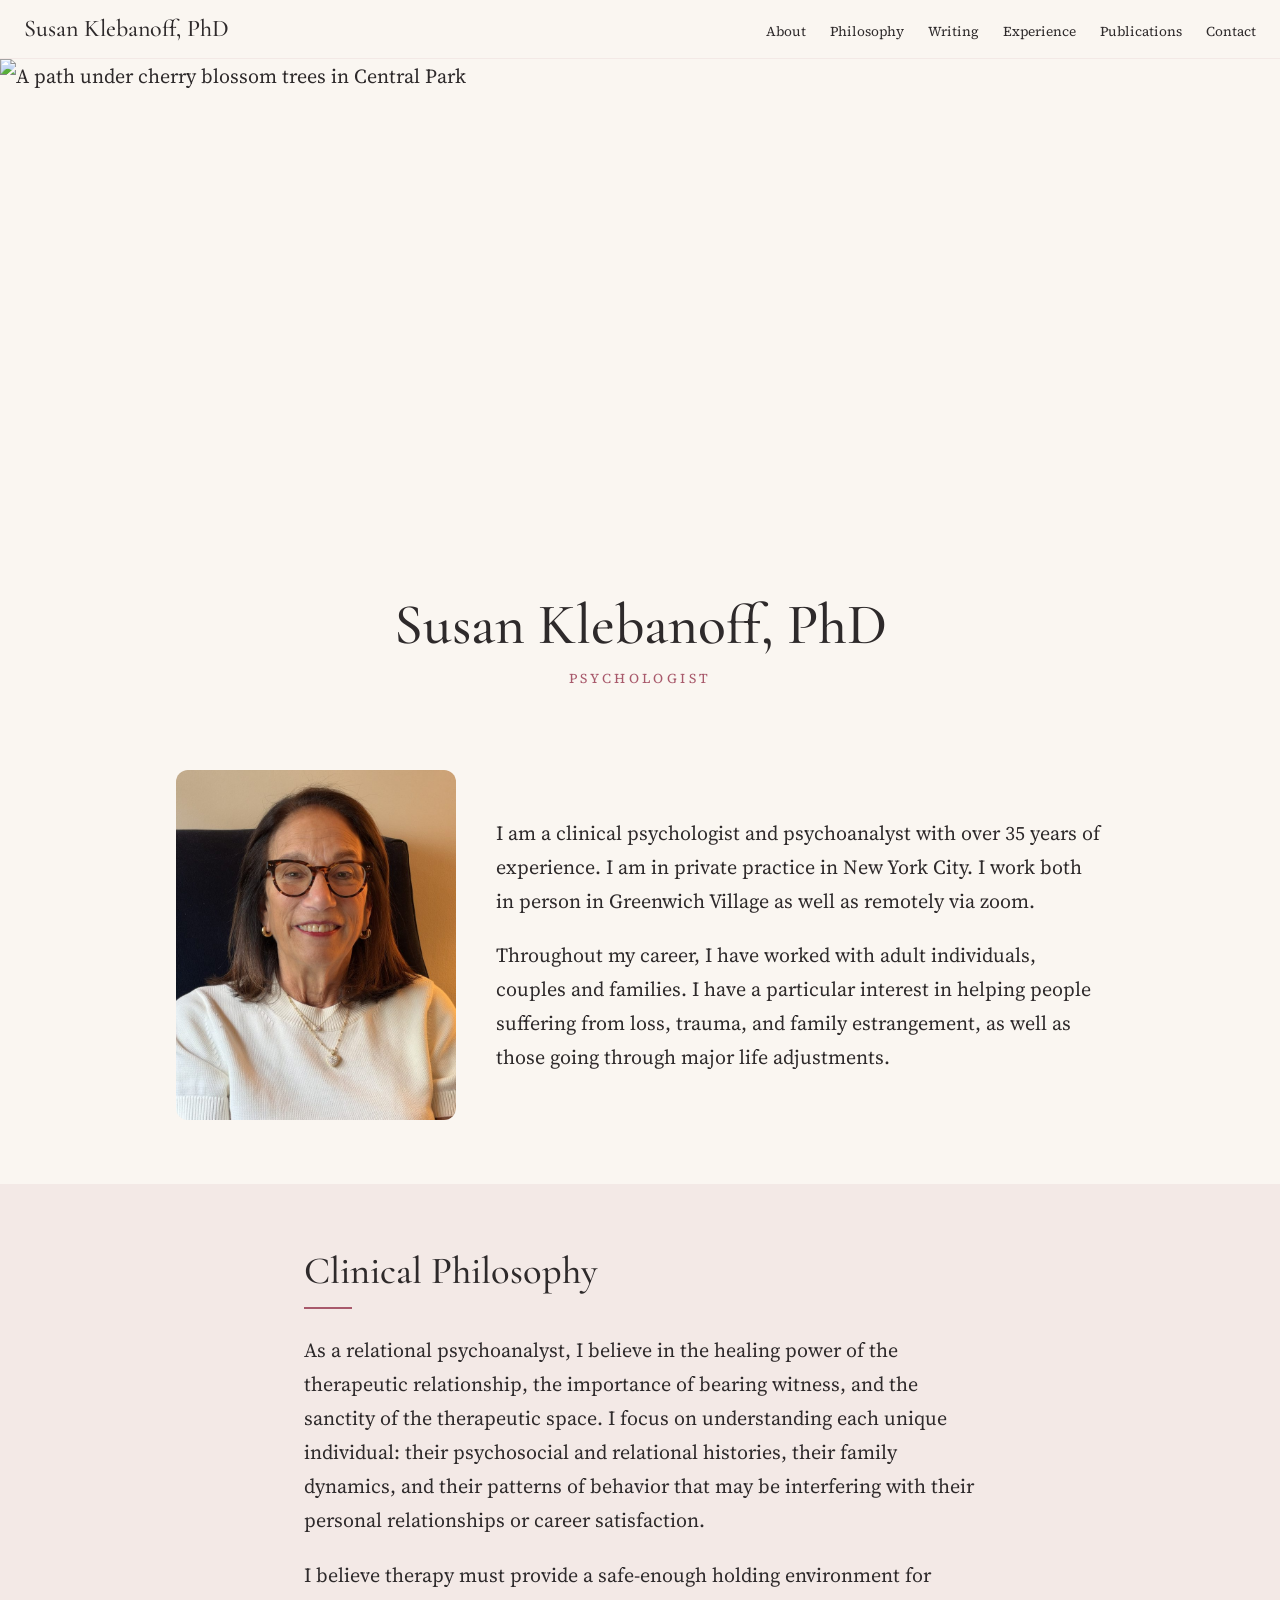
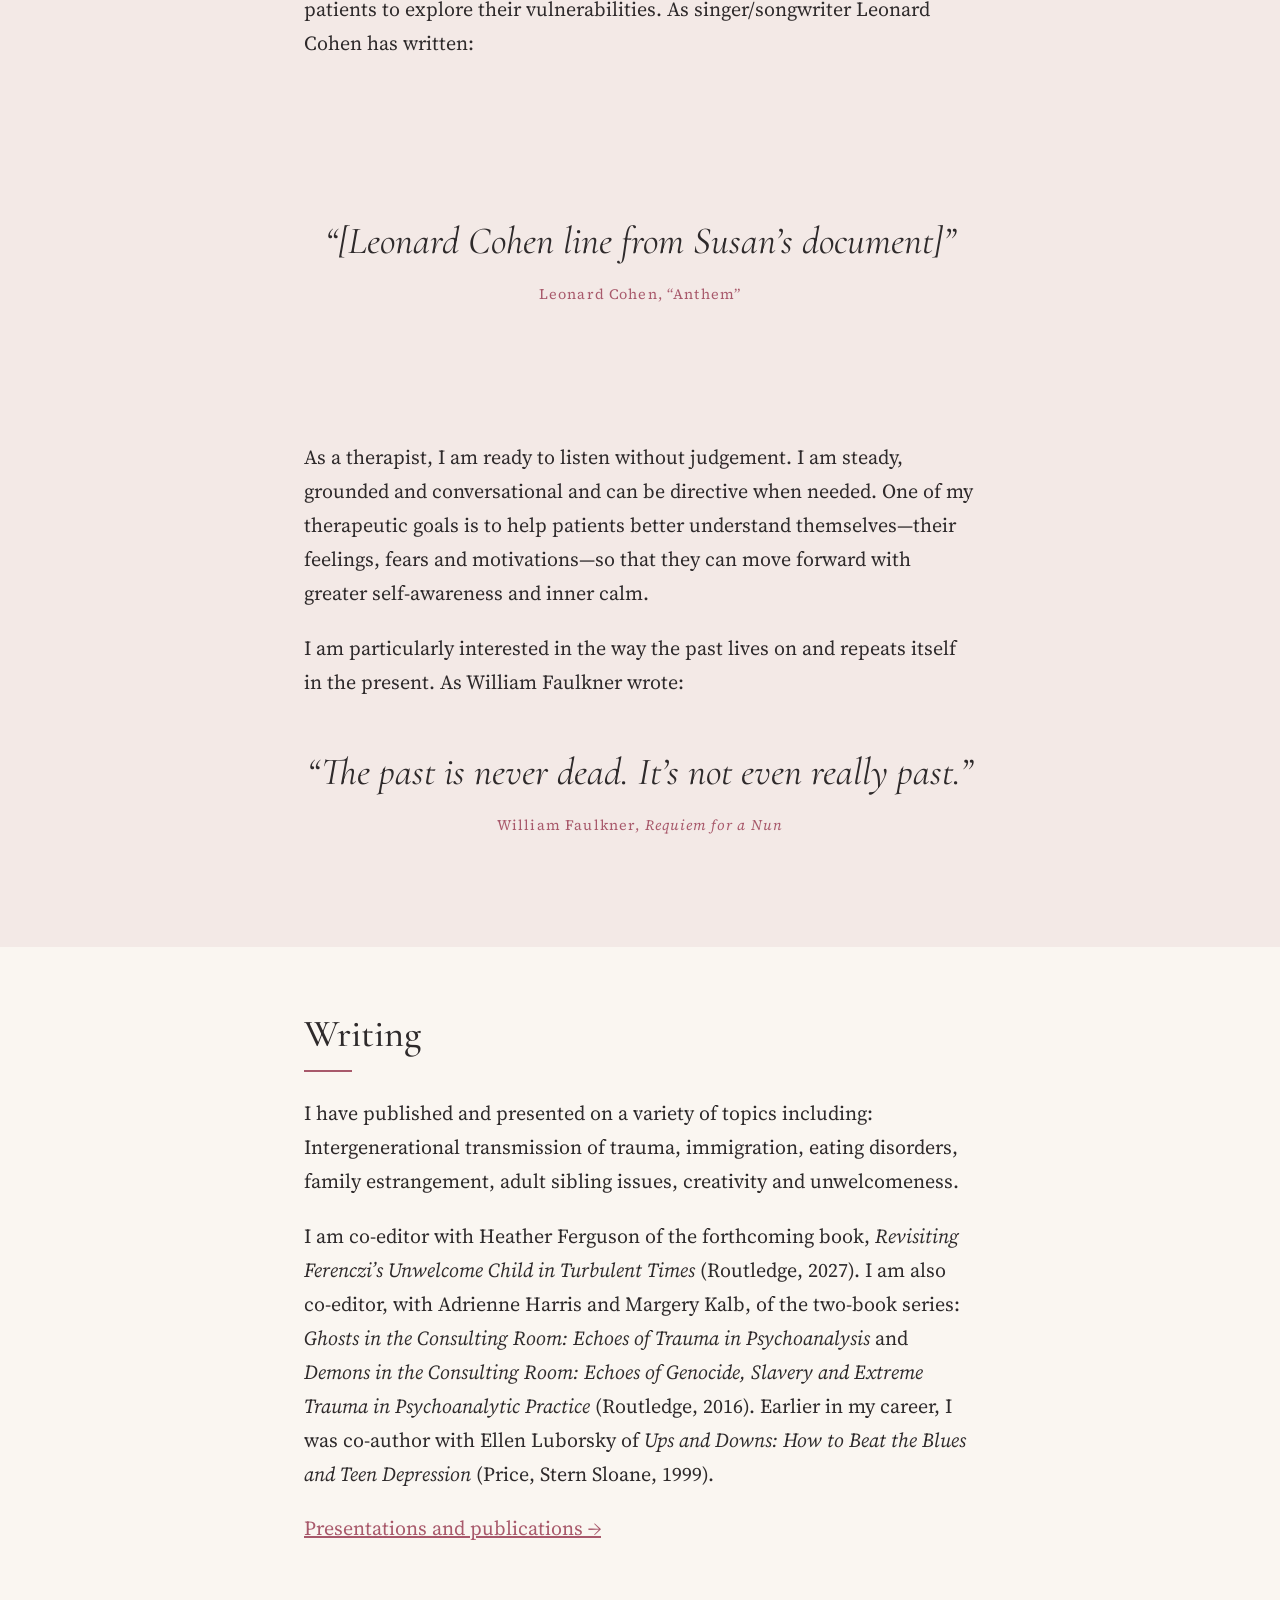
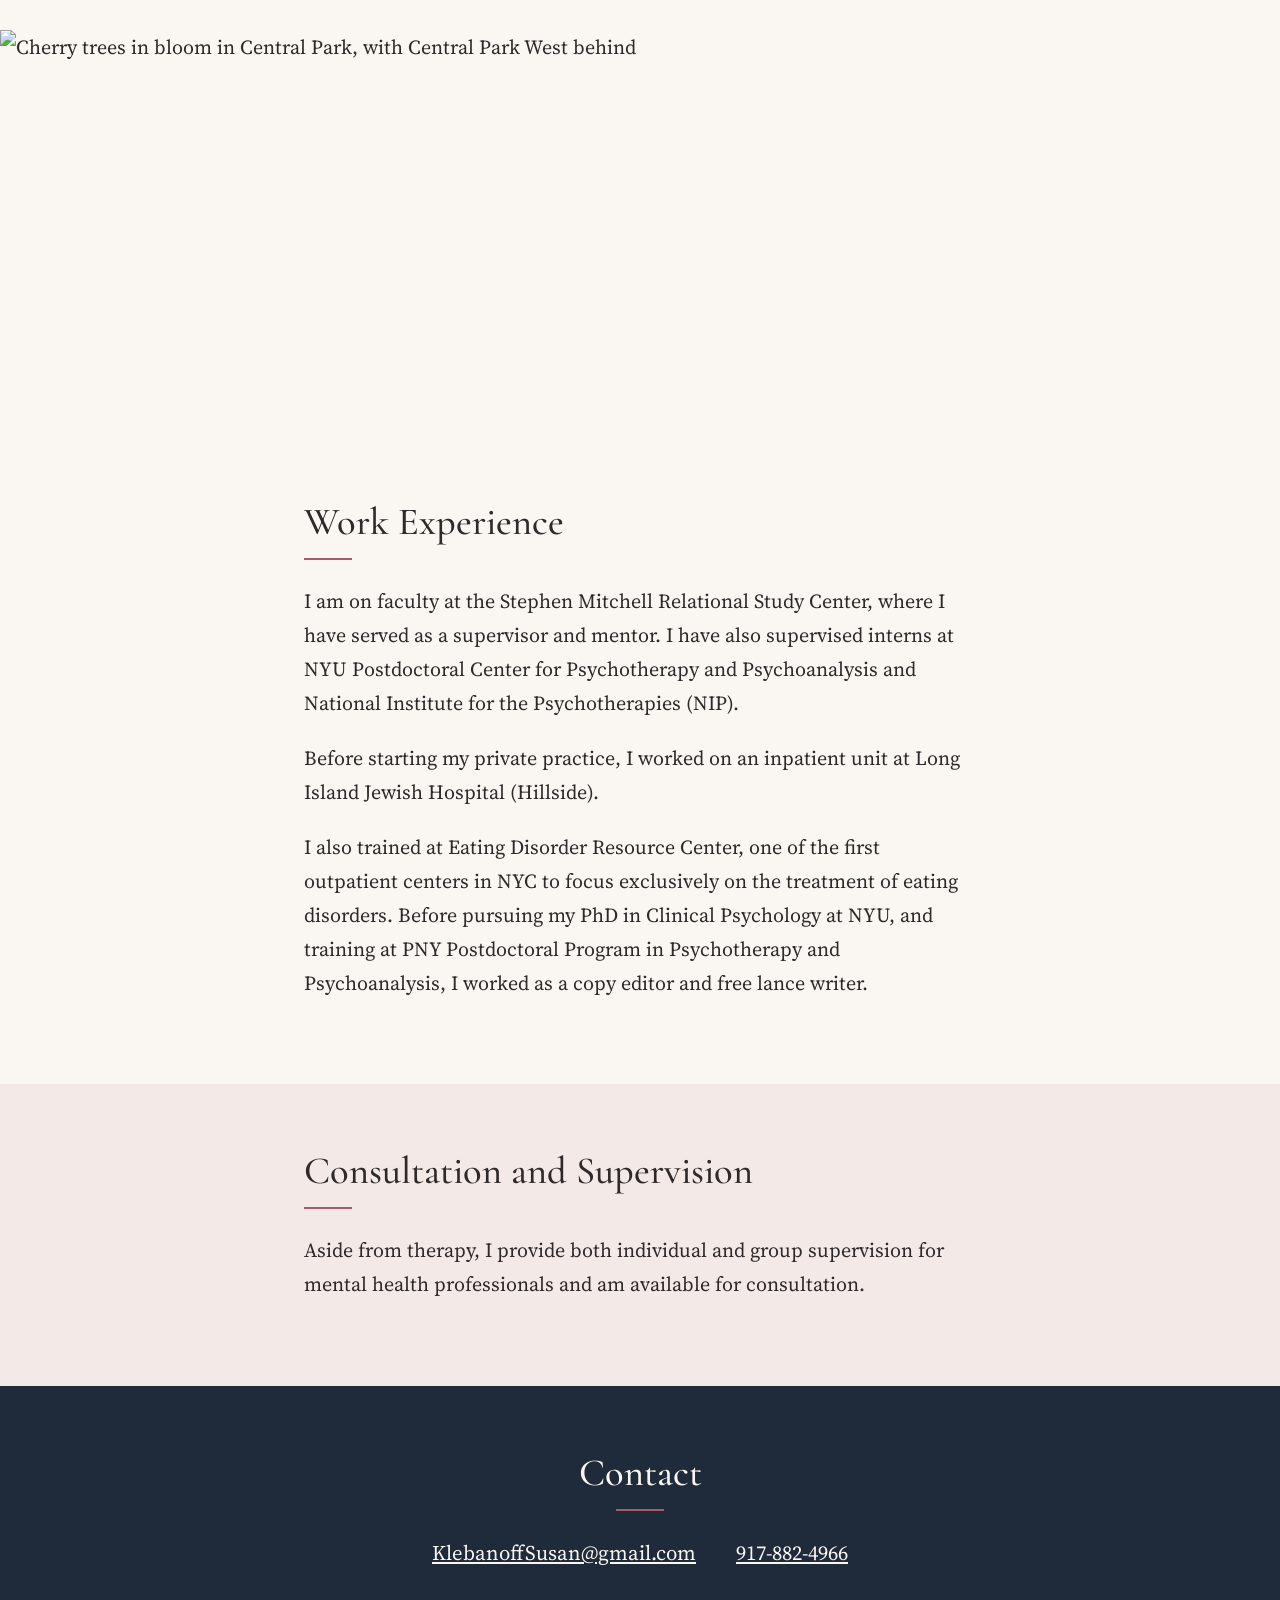
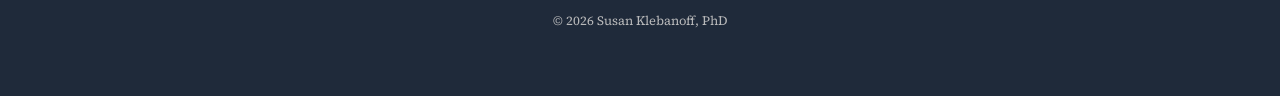
==== index.html @ 521098bf "Add first mockup of Susan Klebanoff's site Static HTML/CSS: home page, publications page, and a phot" ====
<!doctype html>
<html lang="en">
<head>
<meta charset="utf-8">
<meta name="viewport" content="width=device-width, initial-scale=1">
<title>Susan Klebanoff, PhD | Psychologist in New York City</title>
<meta name="description" content="Susan Klebanoff, PhD, is a clinical psychologist and psychoanalyst in private practice in Greenwich Village, New York City, and remotely via Zoom.">
<link rel="preconnect" href="https://fonts.googleapis.com">
<link rel="preconnect" href="https://fonts.gstatic.com" crossorigin>
<link href="https://fonts.googleapis.com/css2?family=Cormorant+Garamond:ital,wght@0,500;1,400&family=Source+Serif+4:ital,wght@0,400;0,600;1,400&display=swap" rel="stylesheet">
<link rel="stylesheet" href="style.css">
</head>
<body>

<nav>
  <a class="brand" href="index.html">Susan Klebanoff, PhD</a>
  <ul>
    <li><a href="#about">About</a></li>
    <li><a href="#philosophy">Philosophy</a></li>
    <li><a href="#writing">Writing</a></li>
    <li><a href="#experience">Experience</a></li>
    <li><a href="publications.html">Publications</a></li>
    <li><a href="#contact">Contact</a></li>
  </ul>
</nav>

<header class="hero">
  <!-- ponytail: mockup hotlinks Unsplash; save Susan's final picks into assets/ before launch -->
  <img src="https://images.unsplash.com/photo-1617330605713-f1c8b1dcc09a?w=2000&q=80&auto=format&fit=crop" alt="A path under cherry blossom trees in Central Park">
  <div>
    <h1>Susan Klebanoff, PhD</h1>
    <p>Psychologist</p>
  </div>
</header>

<section id="about">
  <div class="intro">
    <img src="assets/headshot.jpg" alt="Susan Klebanoff" width="800" height="1000">
    <div>
      <p>I am a clinical psychologist and psychoanalyst with over 35 years of experience. I am in private practice in New York City. I work both in person in Greenwich Village as well as remotely via zoom.</p>
      <p>Throughout my career, I have worked with adult individuals, couples and families. I have a particular interest in helping people suffering from loss, trauma, and family estrangement, as well as those going through major life adjustments.</p>
    </div>
  </div>
</section>

<section id="philosophy" class="tint">
  <h2>Clinical Philosophy</h2>
  <p>As a relational psychoanalyst, I believe in the healing power of the therapeutic relationship, the importance of bearing witness, and the sanctity of the therapeutic space. I focus on understanding each unique individual: their psychosocial and relational histories, their family dynamics, and their patterns of behavior that may be interfering with their personal relationships or career satisfaction.</p>
  <p>I believe therapy must provide a safe-enough holding environment for patients to explore their vulnerabilities. As singer/songwriter Leonard Cohen has written:</p>
</section>

<!-- Add class "beach" (class="quote beach") to try the beach photo behind this quote -->
<section class="quote">
  <blockquote>
    <!-- TODO: paste the Leonard Cohen line from Susan's document here -->
    &ldquo;[Leonard Cohen line from Susan&rsquo;s document]&rdquo;
    <cite>Leonard Cohen, &ldquo;Anthem&rdquo;</cite>
  </blockquote>
</section>

<section class="tint">
  <p>As a therapist, I am ready to listen without judgement. I am steady, grounded and conversational and can be directive when needed. One of my therapeutic goals is to help patients better understand themselves&mdash;their feelings, fears and motivations&mdash;so that they can move forward with greater self-awareness and inner calm.</p>
  <p>I am particularly interested in the way the past lives on and repeats itself in the present. As William Faulkner wrote:</p>
  <!-- Susan's document continues this quote with a second sentence ("All of us labor in webs...");
       left out until she confirms the wording and source. -->
  <blockquote>
    &ldquo;The past is never dead. It&rsquo;s not even really past.&rdquo;
    <cite>William Faulkner, <i>Requiem for a Nun</i></cite>
  </blockquote>
</section>

<section id="writing">
  <h2>Writing</h2>
  <p>I have published and presented on a variety of topics including: Intergenerational transmission of trauma, immigration, eating disorders, family estrangement, adult sibling issues, creativity and unwelcomeness.</p>
  <p>I am co-editor with Heather Ferguson of the forthcoming book, <i>Revisiting Ferenczi&rsquo;s Unwelcome Child in Turbulent Times</i> (Routledge, 2027). I am also co-editor, with Adrienne Harris and Margery Kalb, of the two-book series: <i>Ghosts in the Consulting Room: Echoes of Trauma in Psychoanalysis</i> and <i>Demons in the Consulting Room: Echoes of Genocide, Slavery and Extreme Trauma in Psychoanalytic Practice</i> (Routledge, 2016). Earlier in my career, I was co-author with Ellen Luborsky of <i>Ups and Downs: How to Beat the Blues and Teen Depression</i> (Price, Stern Sloane, 1999).</p>
  <p><a href="publications.html">Presentations and publications &rarr;</a></p>
</section>

<img class="band" src="https://images.unsplash.com/photo-1714046802606-9e96f797e866?w=2000&q=80&auto=format&fit=crop" alt="Cherry trees in bloom in Central Park, with Central Park West behind" loading="lazy">

<section id="experience">
  <h2>Work Experience</h2>
  <p>I am on faculty at the Stephen Mitchell Relational Study Center, where I have served as a supervisor and mentor. I have also supervised interns at NYU Postdoctoral Center for Psychotherapy and Psychoanalysis and National Institute for the Psychotherapies (NIP).</p>
  <p>Before starting my private practice, I worked on an inpatient unit at Long Island Jewish Hospital (Hillside).</p>
  <p>I also trained at Eating Disorder Resource Center, one of the first outpatient centers in NYC to focus exclusively on the treatment of eating disorders. Before pursuing my PhD in Clinical Psychology at NYU, and training at PNY Postdoctoral Program in Psychotherapy and Psychoanalysis, I worked as a copy editor and free lance writer.</p>
</section>

<section id="supervision" class="tint">
  <h2>Consultation and Supervision</h2>
  <p>Aside from therapy, I provide both individual and group supervision for mental health professionals and am available for consultation.</p>
</section>

<section id="contact">
  <h2>Contact</h2>
  <p class="links">
    <a href="mailto:KlebanoffSusan@gmail.com">KlebanoffSusan@gmail.com</a>
    <a href="tel:+19178824966">917-882-4966</a>
  </p>
  <small>&copy; 2026 Susan Klebanoff, PhD</small>
</section>

</body>
</html>
---- style.css ----
:root {
  --cream: #FAF6F1;
  --blush: #F3E9E6;
  --ink: #2E2A2B;
  --rose: #A8596B;
  --navy: #1F2A3A;
  --display: "Cormorant Garamond", Garamond, Georgia, serif;
  --body: "Source Serif 4", Georgia, serif;
}

* { box-sizing: border-box; }
html { scroll-behavior: smooth; scroll-padding-top: 4.5rem; }
body {
  margin: 0;
  background: var(--cream);
  color: var(--ink);
  font: 400 20px/1.7 var(--body);
}
img { display: block; max-width: 100%; height: auto; }
a { color: var(--rose); }

/* Nav */
nav {
  display: flex; flex-wrap: wrap; align-items: baseline; justify-content: space-between;
  gap: .25rem 2rem; padding: .9rem 1.5rem;
  background: var(--cream); border-bottom: 1px solid var(--blush);
}
nav a { text-decoration: none; color: var(--ink); }
nav a:hover { color: var(--rose); }
nav .brand { font: 500 1.5rem var(--display); }
nav ul { display: flex; flex-wrap: wrap; gap: .25rem 1.5rem; margin: 0; padding: 0; list-style: none; font-size: .85rem; }
@media (min-width: 800px) { nav { position: sticky; top: 0; z-index: 1; } }

/* Hero */
.hero img, .band { width: 100%; height: 55vh; min-height: 260px; object-fit: cover; }
.band { height: 45vh; }
.hero div { text-align: center; padding: 2.5rem 1.5rem 1rem; }
h1 { font: 500 clamp(2.4rem, 6vw, 3.6rem)/1.1 var(--display); margin: 0; }
.hero p { margin: .6rem 0 0; color: var(--rose); letter-spacing: .25em; text-transform: uppercase; font-size: .85rem; }

/* Sections */
section { padding: 4rem 1.5rem; }
section > * { max-width: 42rem; margin-left: auto; margin-right: auto; }
section.tint { background: var(--blush); }
h2 { font: 500 2.4rem/1.2 var(--display); margin-top: 0; margin-bottom: 1.5rem; }
h2::after { content: ""; display: block; width: 3rem; height: 2px; background: var(--rose); margin-top: .8rem; }
h3 { font: 500 1.6rem/1.3 var(--display); margin-top: 2.5rem; margin-bottom: .5rem; }
p { margin-top: 0; margin-bottom: 1.3rem; }

/* Intro with headshot */
.intro { display: grid; gap: 2.5rem; align-items: center; max-width: 58rem; }
.intro img { width: 280px; border-radius: 12px; margin: 0 auto; }
.intro p:last-child { margin-bottom: 0; }
@media (min-width: 800px) { .intro { grid-template-columns: 280px 1fr; } }

/* Pull quotes */
blockquote {
  margin-top: 3rem; margin-bottom: 3rem; padding: 0; text-align: center;
  font: italic 400 clamp(1.7rem, 4.5vw, 2.4rem)/1.35 var(--display);
}
blockquote cite { display: block; margin-top: 1rem; font: 400 .9rem var(--body); color: var(--rose); letter-spacing: .08em; }
section.quote { background: var(--blush); padding: 1.5rem; }
/* Beach variant: add class "beach" to the quote section */
section.quote.beach {
  background: linear-gradient(rgba(250,246,241,.72), rgba(250,246,241,.72)), url(assets/beach.jpg) center 60% / cover;
  padding: 5rem 1.5rem;
}

/* Publications list */
.pubs { list-style: none; padding: 0; }
.pubs li { margin-bottom: 1.3rem; }

/* Contact */
#contact { background: var(--navy); color: var(--cream); text-align: center; }
#contact h2::after { margin-left: auto; margin-right: auto; }
#contact a { color: var(--cream); font-size: 1.3rem; }
#contact .links { display: flex; flex-wrap: wrap; justify-content: center; gap: .5rem 2.5rem; }
#contact small { display: block; margin-top: 2.5rem; opacity: .7; font-size: .8rem; }
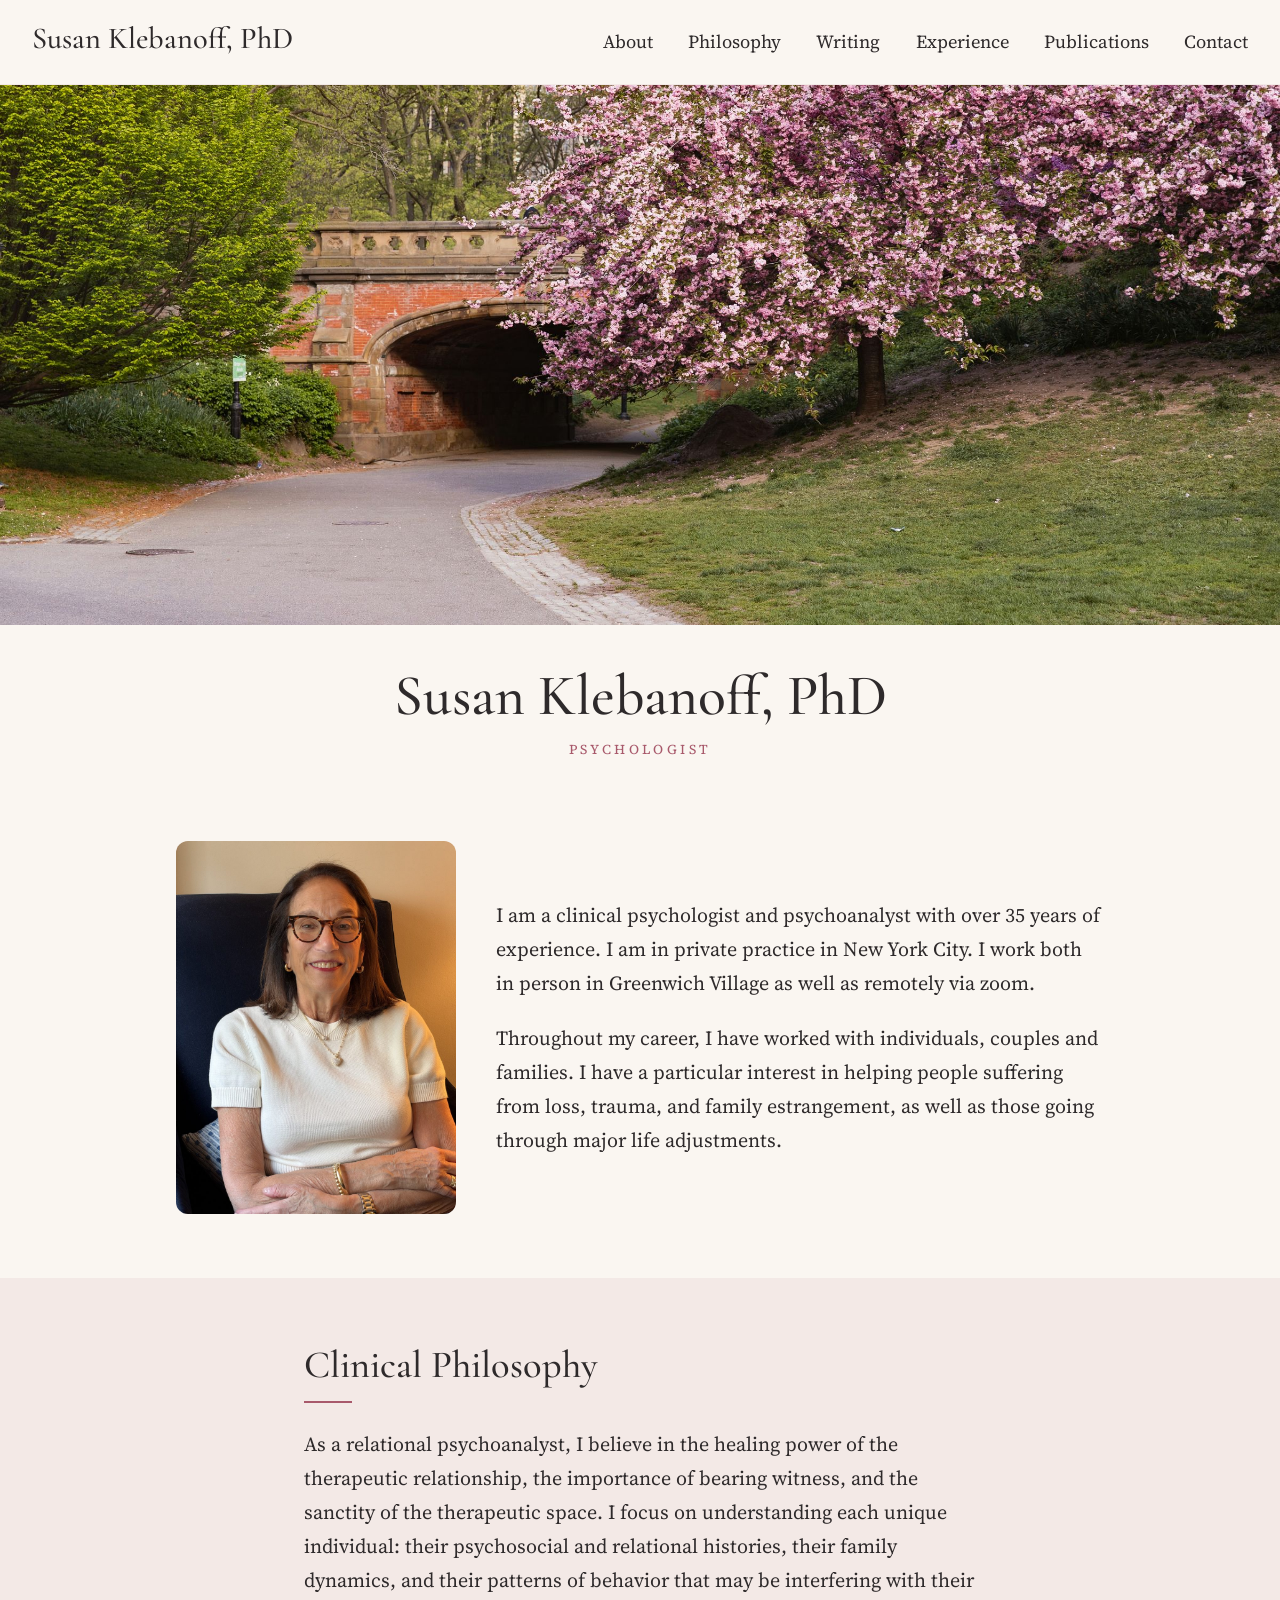
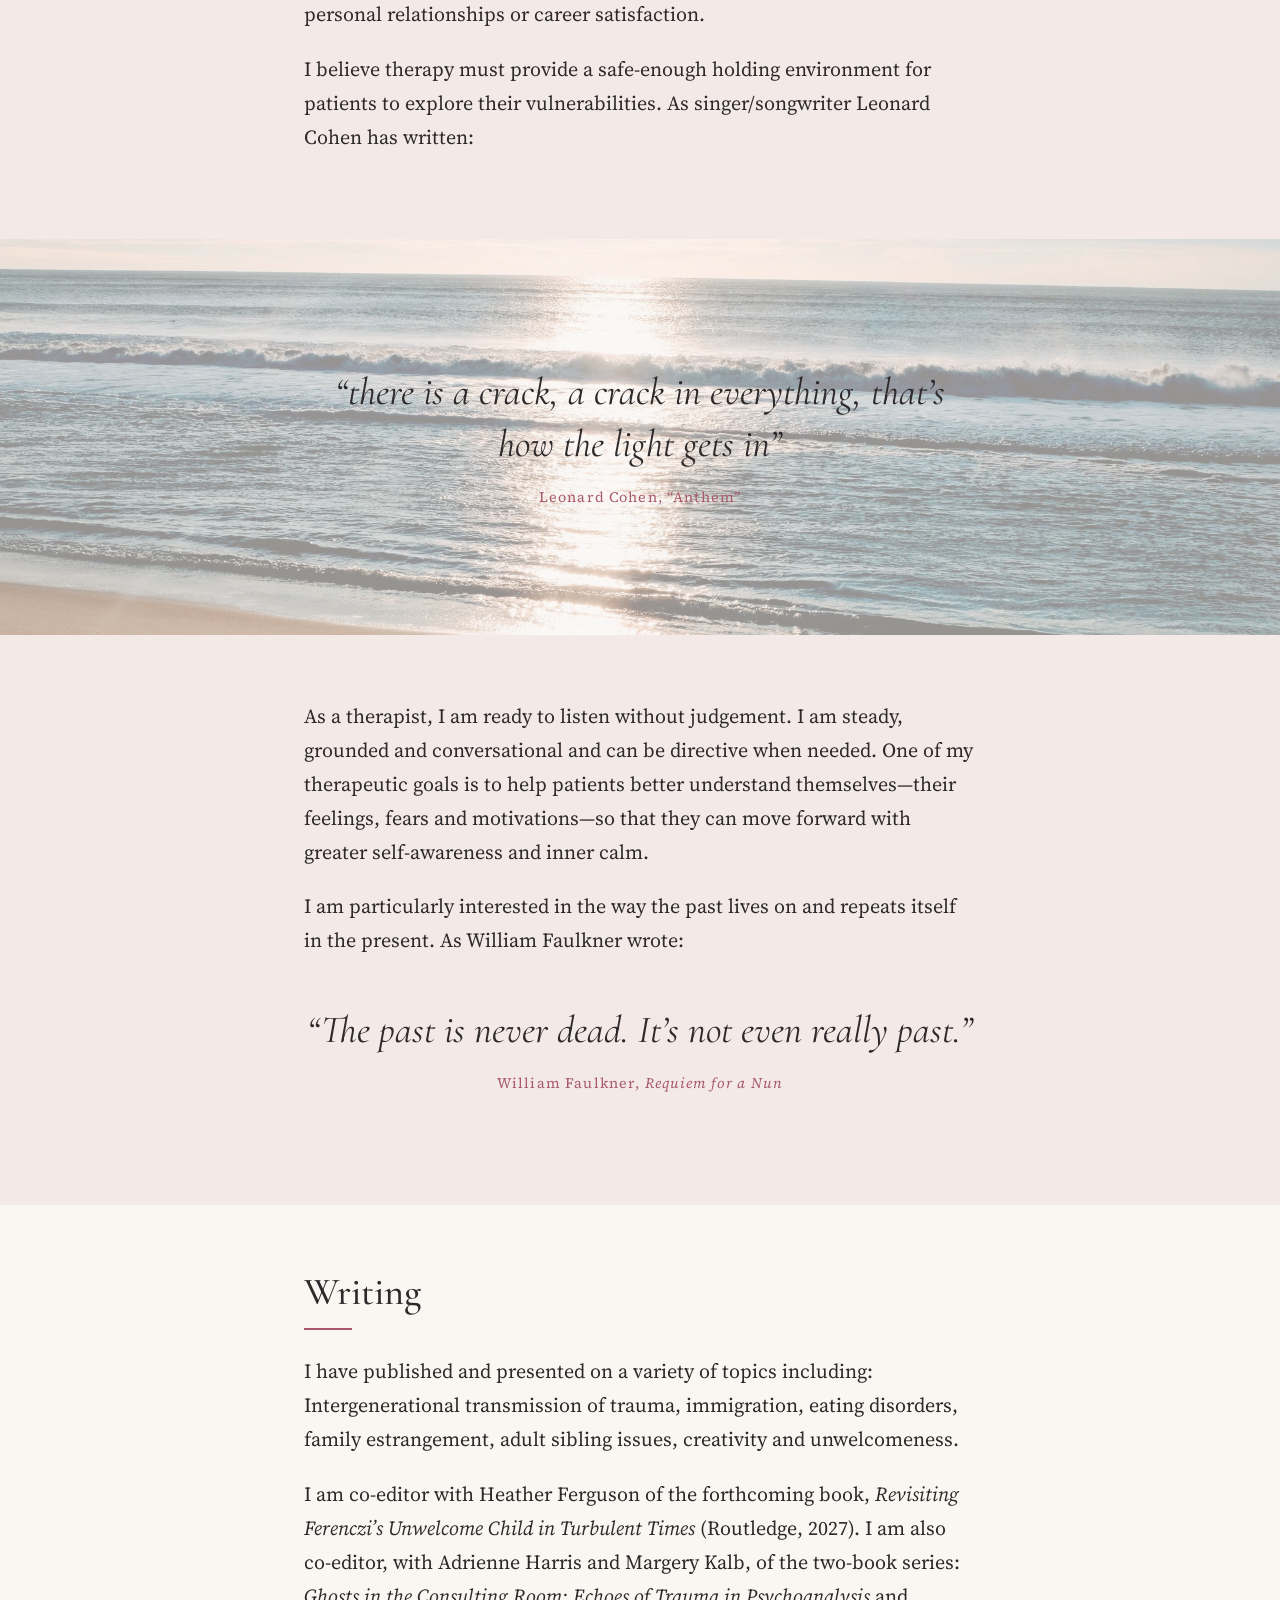
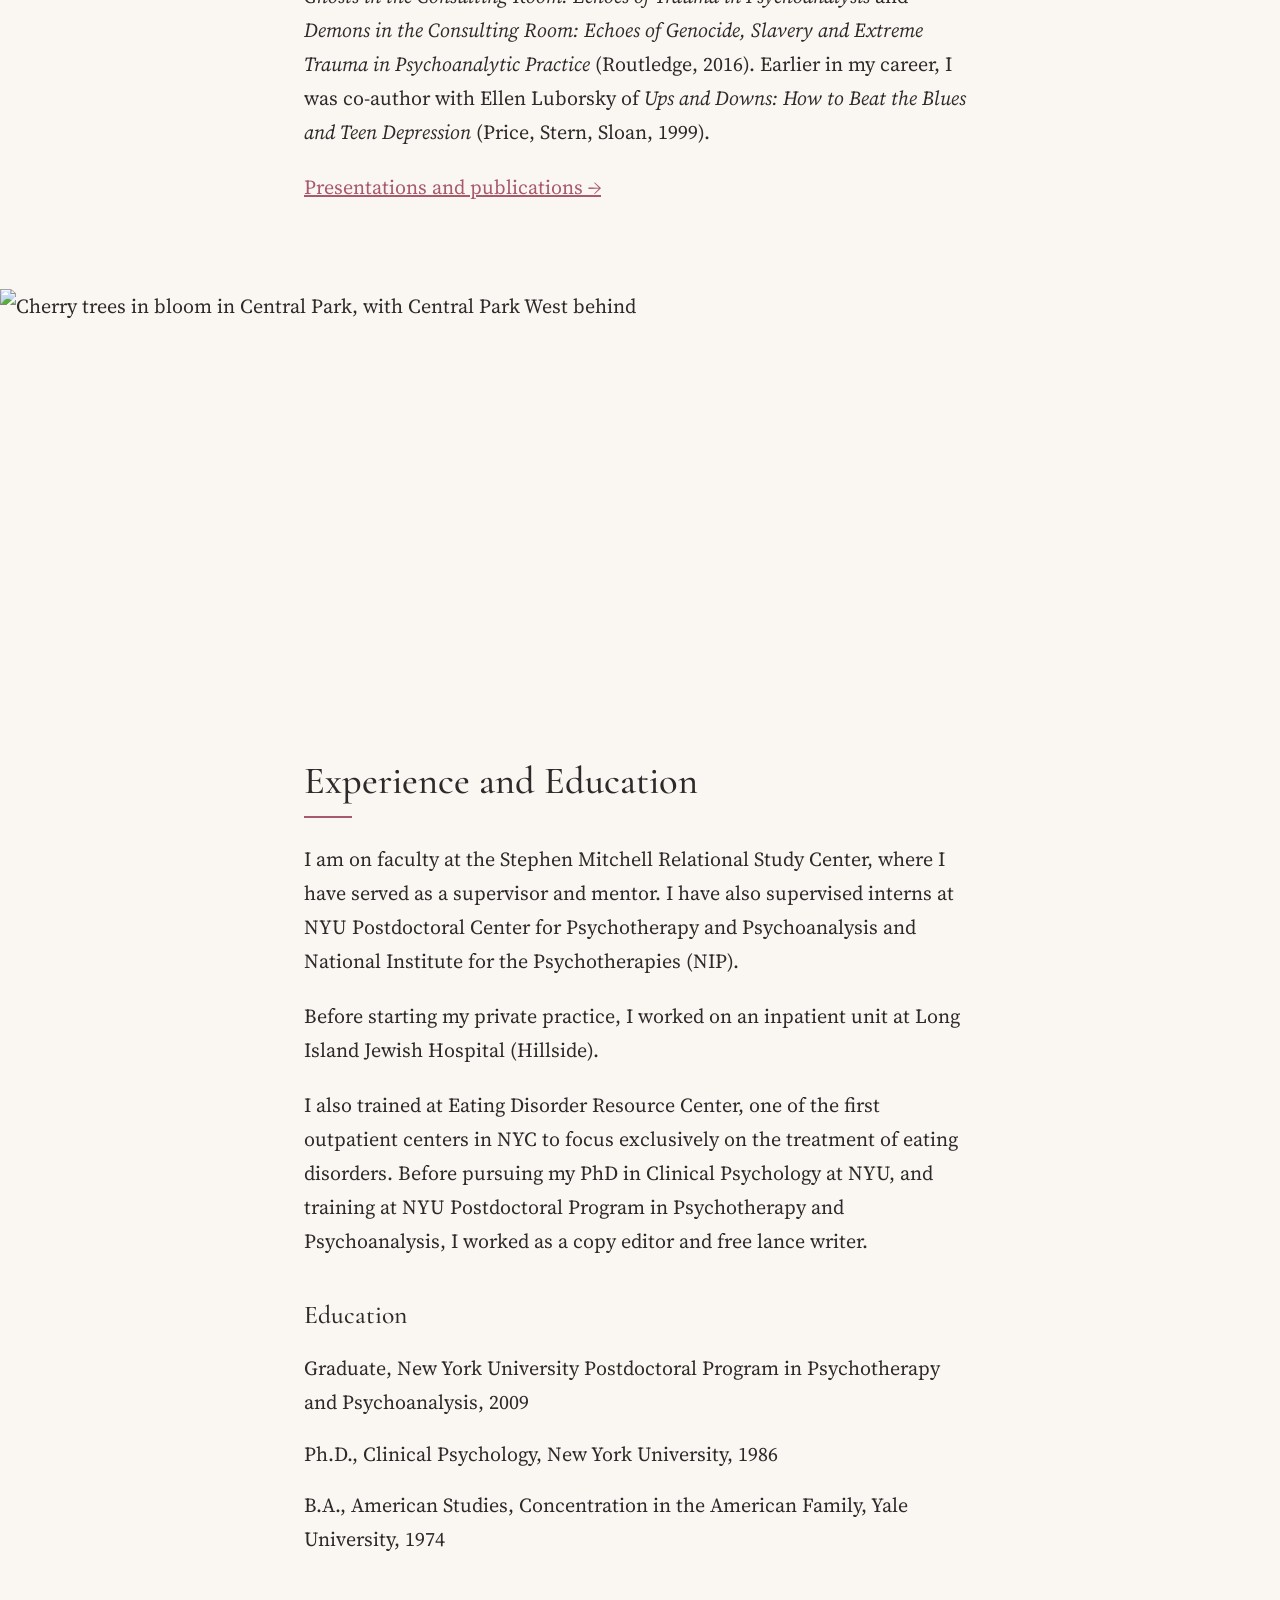
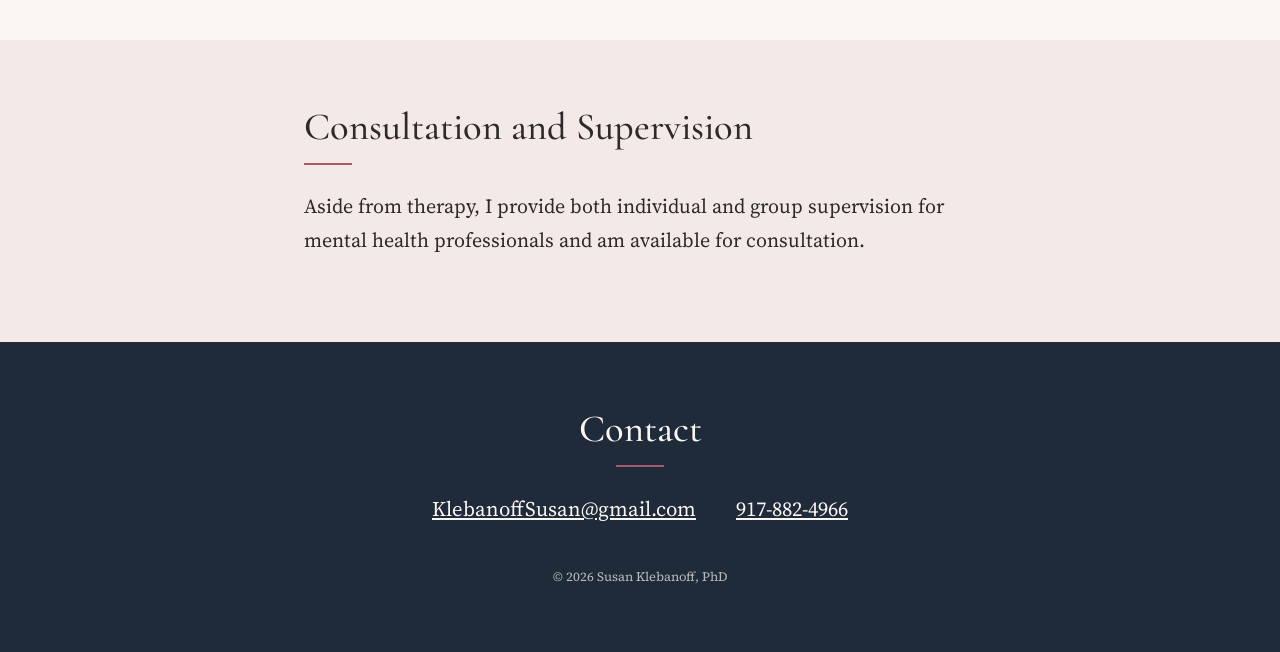
==== commit 30a6dd32: "Apply Susan's first round of feedback - Larger header and nav links - Brick-arch blossom photo as th" ====
--- a/index.html
+++ b/index.html
@@ -25,8 +25,7 @@
 </nav>
 
 <header class="hero">
-  <!-- ponytail: mockup hotlinks Unsplash; save Susan's final picks into assets/ before launch -->
-  <img src="https://images.unsplash.com/photo-1617330605713-f1c8b1dcc09a?w=2000&q=80&auto=format&fit=crop" alt="A path under cherry blossom trees in Central Park">
+  <img src="assets/blossoms-arch.jpg" alt="Cherry blossom trees beside a brick arch in Central Park">
   <div>
     <h1>Susan Klebanoff, PhD</h1>
     <p>Psychologist</p>
@@ -35,10 +34,10 @@
 
 <section id="about">
   <div class="intro">
-    <img src="assets/headshot.jpg" alt="Susan Klebanoff" width="800" height="1000">
+    <img src="assets/headshot.jpg" alt="Susan Klebanoff" width="900" height="1200">
     <div>
       <p>I am a clinical psychologist and psychoanalyst with over 35 years of experience. I am in private practice in New York City. I work both in person in Greenwich Village as well as remotely via zoom.</p>
-      <p>Throughout my career, I have worked with adult individuals, couples and families. I have a particular interest in helping people suffering from loss, trauma, and family estrangement, as well as those going through major life adjustments.</p>
+      <p>Throughout my career, I have worked with individuals, couples and families. I have a particular interest in helping people suffering from loss, trauma, and family estrangement, as well as those going through major life adjustments.</p>
     </div>
   </div>
 </section>
@@ -49,11 +48,9 @@
   <p>I believe therapy must provide a safe-enough holding environment for patients to explore their vulnerabilities. As singer/songwriter Leonard Cohen has written:</p>
 </section>
 
-<!-- Add class "beach" (class="quote beach") to try the beach photo behind this quote -->
-<section class="quote">
+<section class="quote beach">
   <blockquote>
-    <!-- TODO: paste the Leonard Cohen line from Susan's document here -->
-    &ldquo;[Leonard Cohen line from Susan&rsquo;s document]&rdquo;
+    &ldquo;there is a crack, a crack in everything, that’s how the light gets in&rdquo;
     <cite>Leonard Cohen, &ldquo;Anthem&rdquo;</cite>
   </blockquote>
 </section>
@@ -72,17 +69,25 @@
 <section id="writing">
   <h2>Writing</h2>
   <p>I have published and presented on a variety of topics including: Intergenerational transmission of trauma, immigration, eating disorders, family estrangement, adult sibling issues, creativity and unwelcomeness.</p>
-  <p>I am co-editor with Heather Ferguson of the forthcoming book, <i>Revisiting Ferenczi&rsquo;s Unwelcome Child in Turbulent Times</i> (Routledge, 2027). I am also co-editor, with Adrienne Harris and Margery Kalb, of the two-book series: <i>Ghosts in the Consulting Room: Echoes of Trauma in Psychoanalysis</i> and <i>Demons in the Consulting Room: Echoes of Genocide, Slavery and Extreme Trauma in Psychoanalytic Practice</i> (Routledge, 2016). Earlier in my career, I was co-author with Ellen Luborsky of <i>Ups and Downs: How to Beat the Blues and Teen Depression</i> (Price, Stern Sloane, 1999).</p>
+  <p>I am co-editor with Heather Ferguson of the forthcoming book, <i>Revisiting Ferenczi&rsquo;s Unwelcome Child in Turbulent Times</i> (Routledge, 2027). I am also co-editor, with Adrienne Harris and Margery Kalb, of the two-book series: <i>Ghosts in the Consulting Room: Echoes of Trauma in Psychoanalysis</i> and <i>Demons in the Consulting Room: Echoes of Genocide, Slavery and Extreme Trauma in Psychoanalytic Practice</i> (Routledge, 2016). Earlier in my career, I was co-author with Ellen Luborsky of <i>Ups and Downs: How to Beat the Blues and Teen Depression</i> (Price, Stern, Sloan, 1999).</p>
   <p><a href="publications.html">Presentations and publications &rarr;</a></p>
 </section>
 
+<!-- ponytail: still hotlinked from Unsplash; save into assets/ once Susan confirms this photo -->
 <img class="band" src="https://images.unsplash.com/photo-1714046802606-9e96f797e866?w=2000&q=80&auto=format&fit=crop" alt="Cherry trees in bloom in Central Park, with Central Park West behind" loading="lazy">
 
 <section id="experience">
-  <h2>Work Experience</h2>
+  <h2>Experience and Education</h2>
   <p>I am on faculty at the Stephen Mitchell Relational Study Center, where I have served as a supervisor and mentor. I have also supervised interns at NYU Postdoctoral Center for Psychotherapy and Psychoanalysis and National Institute for the Psychotherapies (NIP).</p>
   <p>Before starting my private practice, I worked on an inpatient unit at Long Island Jewish Hospital (Hillside).</p>
-  <p>I also trained at Eating Disorder Resource Center, one of the first outpatient centers in NYC to focus exclusively on the treatment of eating disorders. Before pursuing my PhD in Clinical Psychology at NYU, and training at PNY Postdoctoral Program in Psychotherapy and Psychoanalysis, I worked as a copy editor and free lance writer.</p>
+  <p>I also trained at Eating Disorder Resource Center, one of the first outpatient centers in NYC to focus exclusively on the treatment of eating disorders. Before pursuing my PhD in Clinical Psychology at NYU, and training at NYU Postdoctoral Program in Psychotherapy and Psychoanalysis, I worked as a copy editor and free lance writer.</p>
+
+  <h3>Education</h3>
+  <ul class="pubs">
+    <li>Graduate, New York University Postdoctoral Program in Psychotherapy and Psychoanalysis, 2009</li>
+    <li>Ph.D., Clinical Psychology, New York University, 1986</li>
+    <li>B.A., American Studies, Concentration in the American Family, Yale University, 1974</li>
+  </ul>
 </section>
 
 <section id="supervision" class="tint">
--- a/style.css
+++ b/style.css
@@ -9,7 +9,7 @@
 }
 
 * { box-sizing: border-box; }
-html { scroll-behavior: smooth; scroll-padding-top: 4.5rem; }
+html { scroll-behavior: smooth; scroll-padding-top: 6rem; }
 body {
   margin: 0;
   background: var(--cream);
@@ -22,17 +22,22 @@
 /* Nav */
 nav {
   display: flex; flex-wrap: wrap; align-items: baseline; justify-content: space-between;
-  gap: .25rem 2rem; padding: .9rem 1.5rem;
+  gap: .4rem 2.5rem; padding: 1.25rem 2rem;
   background: var(--cream); border-bottom: 1px solid var(--blush);
 }
 nav a { text-decoration: none; color: var(--ink); }
-nav a:hover { color: var(--rose); }
-nav .brand { font: 500 1.5rem var(--display); }
-nav ul { display: flex; flex-wrap: wrap; gap: .25rem 1.5rem; margin: 0; padding: 0; list-style: none; font-size: .85rem; }
-@media (min-width: 800px) { nav { position: sticky; top: 0; z-index: 1; } }
+nav .brand { font: 500 1.9rem var(--display); }
+nav ul { display: flex; flex-wrap: wrap; gap: .25rem 1.4rem; margin: 0; padding: 0; list-style: none; font-size: 1rem; }
+nav li a { display: block; padding: .3rem 0; border-bottom: 2px solid transparent; }
+nav li a:hover { color: var(--rose); border-color: var(--rose); }
+@media (min-width: 800px) {
+  nav { position: sticky; top: 0; z-index: 1; }
+  nav ul { font-size: 1.15rem; gap: .25rem 2.2rem; }
+}
 
 /* Hero */
-.hero img, .band { width: 100%; height: 55vh; min-height: 260px; object-fit: cover; }
+.hero img, .band { width: 100%; height: 60vh; min-height: 260px; object-fit: cover; }
+.hero img { object-position: center 88%; } /* crop low so both paths show */
 .band { height: 45vh; }
 .hero div { text-align: center; padding: 2.5rem 1.5rem 1rem; }
 h1 { font: 500 clamp(2.4rem, 6vw, 3.6rem)/1.1 var(--display); margin: 0; }
@@ -60,15 +65,16 @@
 }
 blockquote cite { display: block; margin-top: 1rem; font: 400 .9rem var(--body); color: var(--rose); letter-spacing: .08em; }
 section.quote { background: var(--blush); padding: 1.5rem; }
-/* Beach variant: add class "beach" to the quote section */
+/* Beach photo behind the quote, softened so the text stays readable */
 section.quote.beach {
-  background: linear-gradient(rgba(250,246,241,.72), rgba(250,246,241,.72)), url(assets/beach.jpg) center 60% / cover;
+  background: linear-gradient(rgba(250,246,241,.6), rgba(250,246,241,.6)), url(assets/beach.jpg) center 60% / cover;
   padding: 5rem 1.5rem;
 }
 
 /* Publications list */
 .pubs { list-style: none; padding: 0; }
-.pubs li { margin-bottom: 1.3rem; }
+.pubs li { margin-bottom: 1.1rem; }
+h1 + h3 { margin-top: 3rem; }
 
 /* Contact */
 #contact { background: var(--navy); color: var(--cream); text-align: center; }
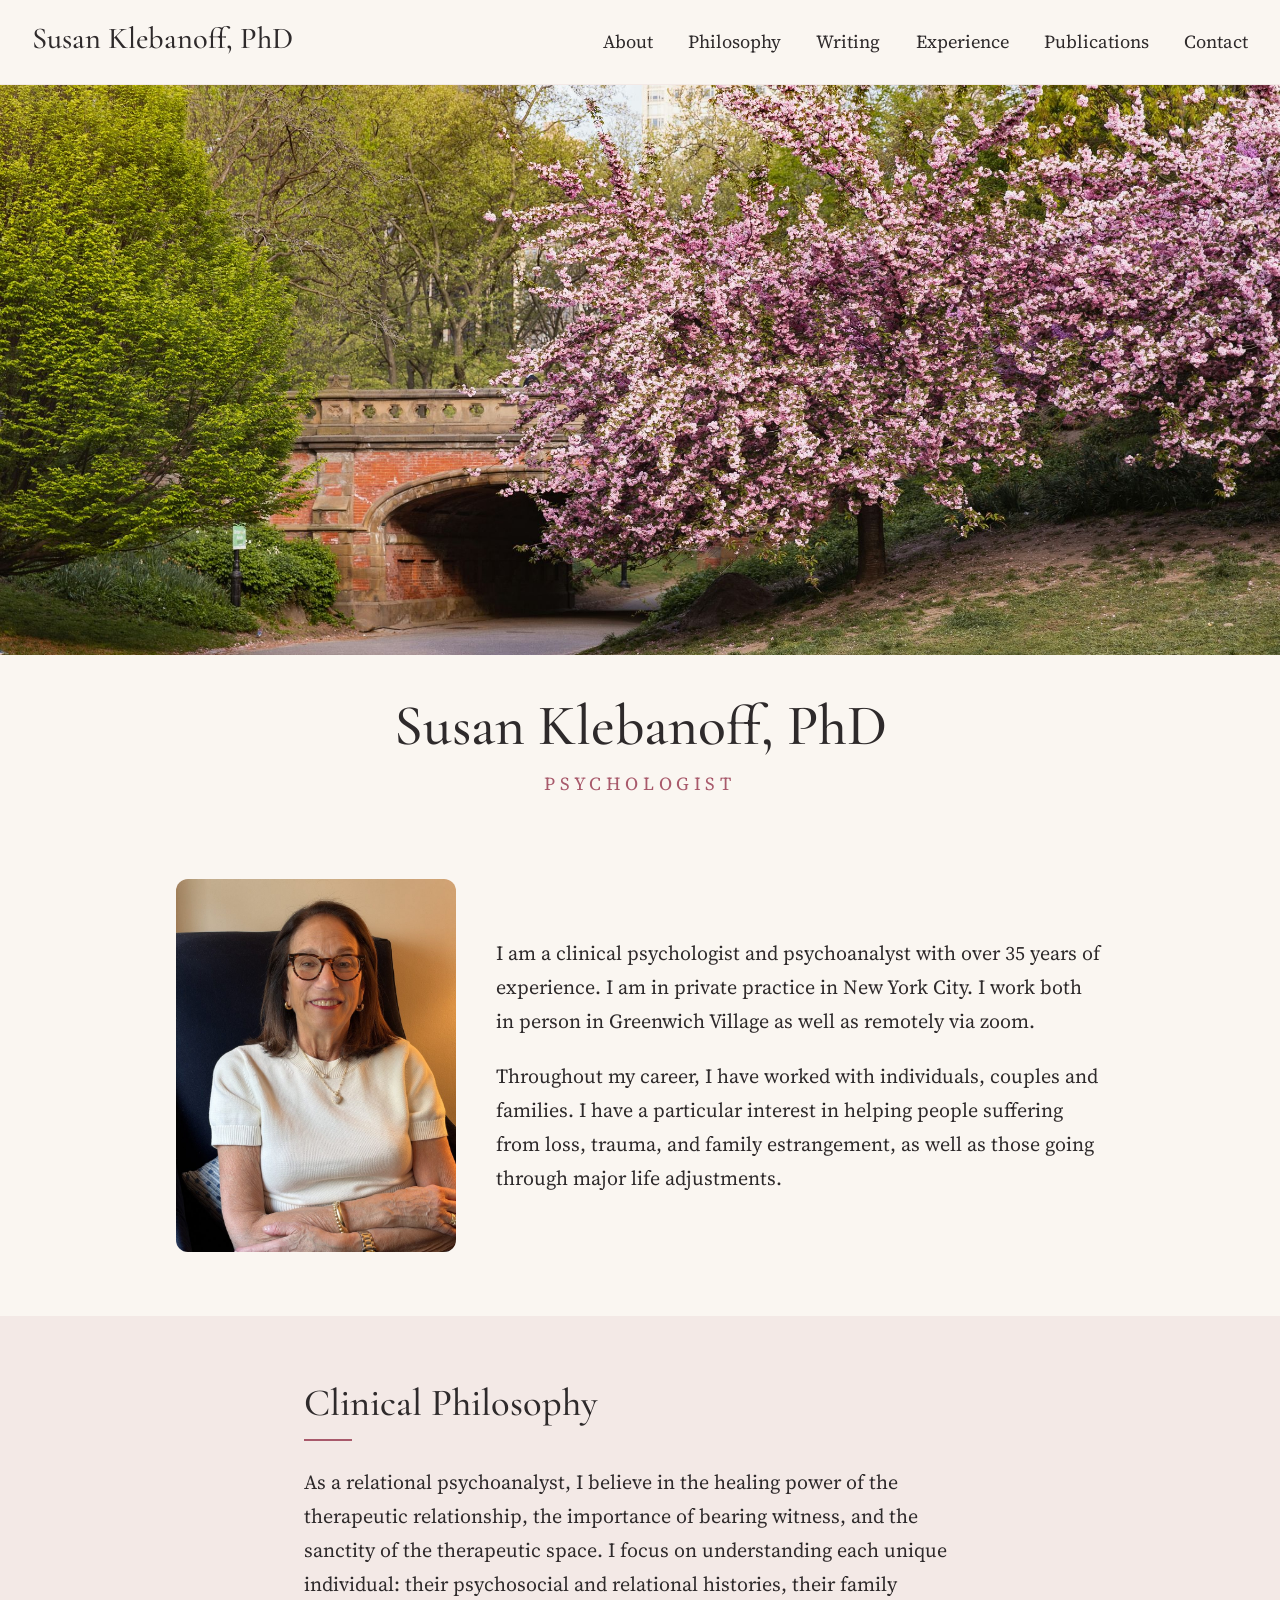
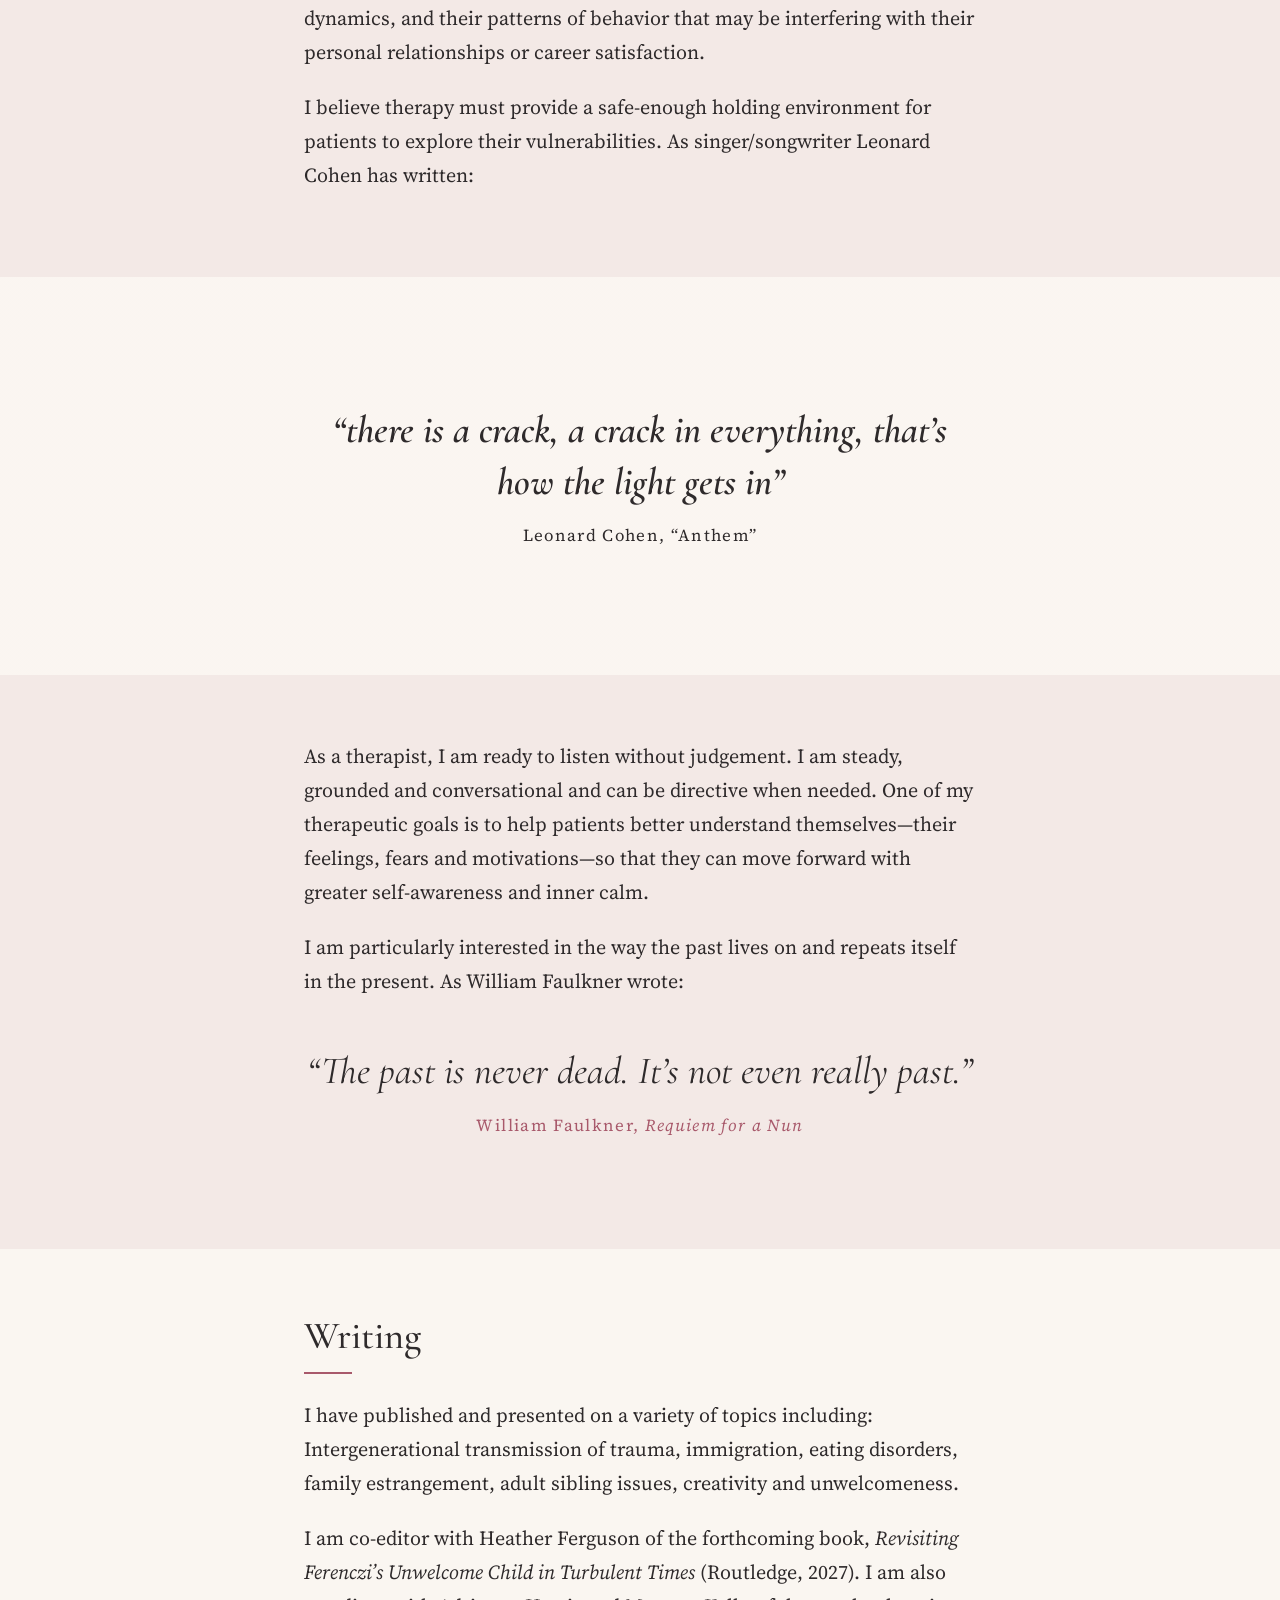
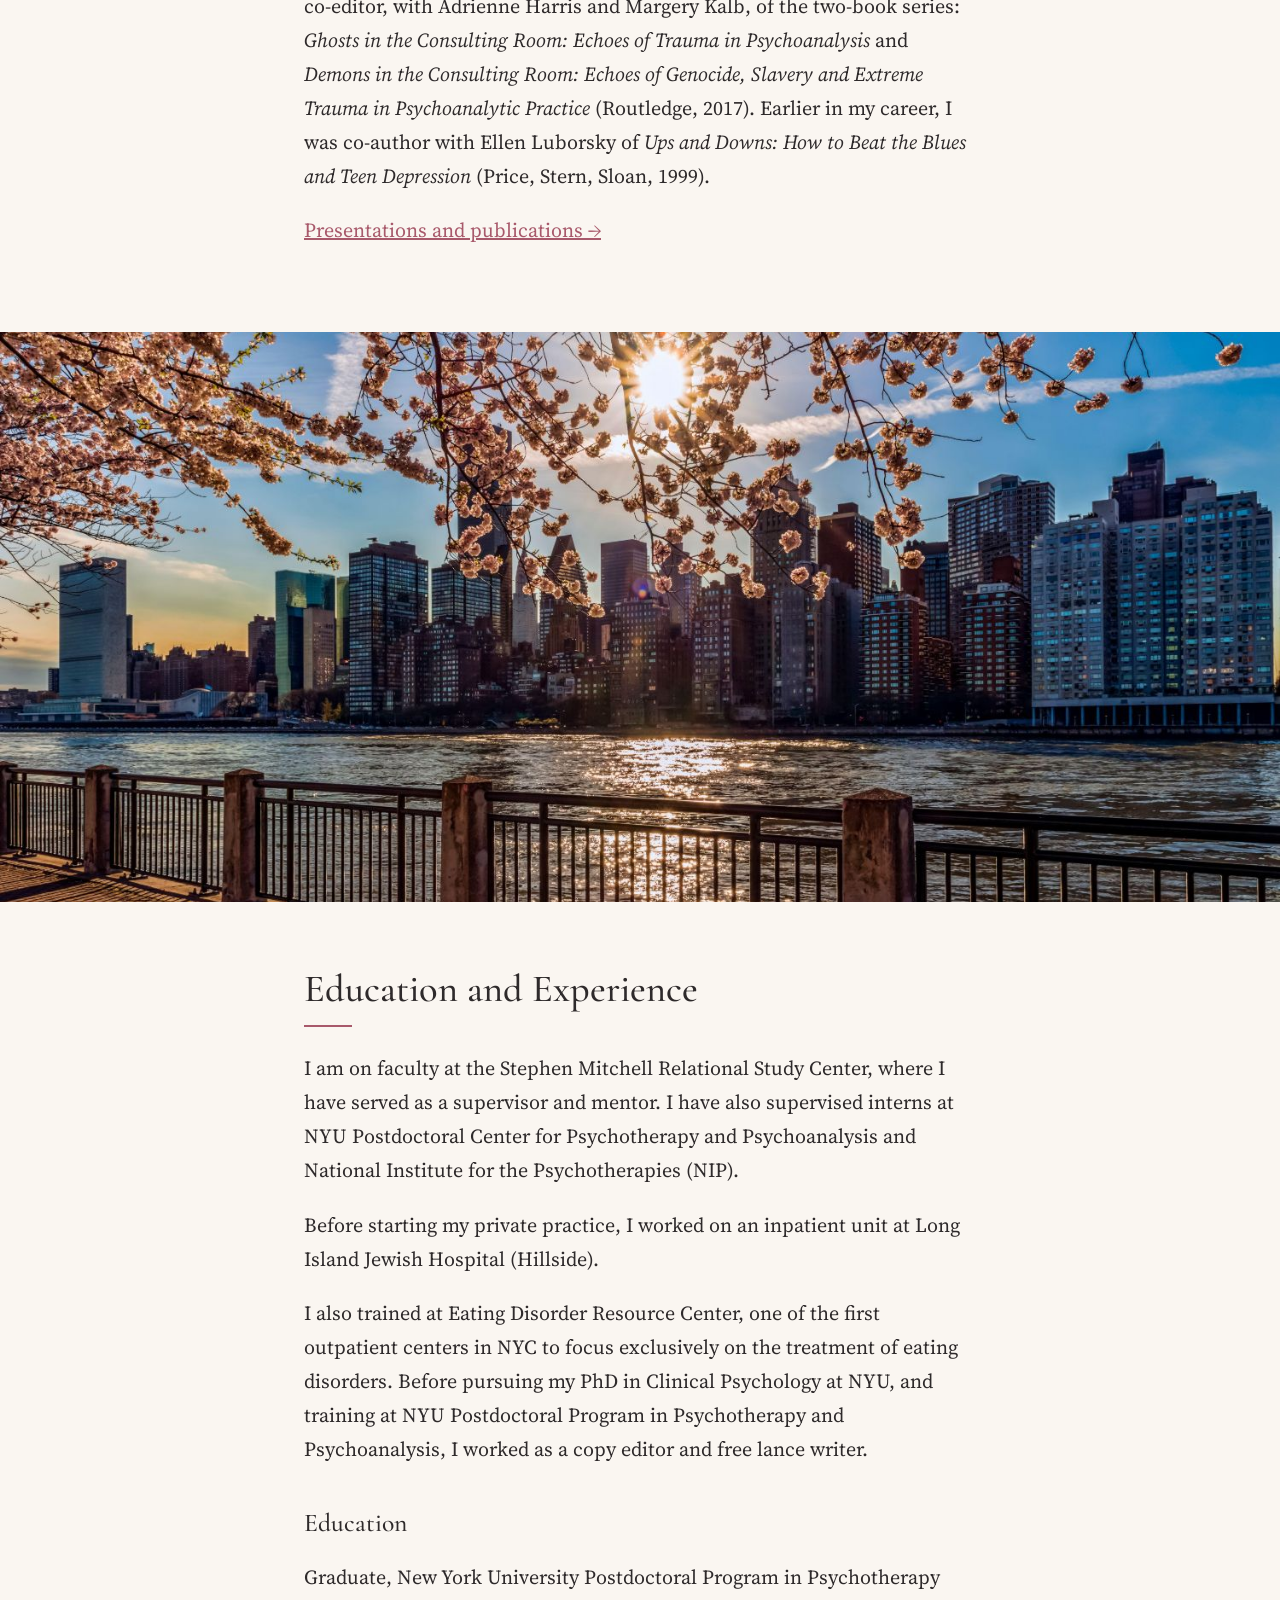
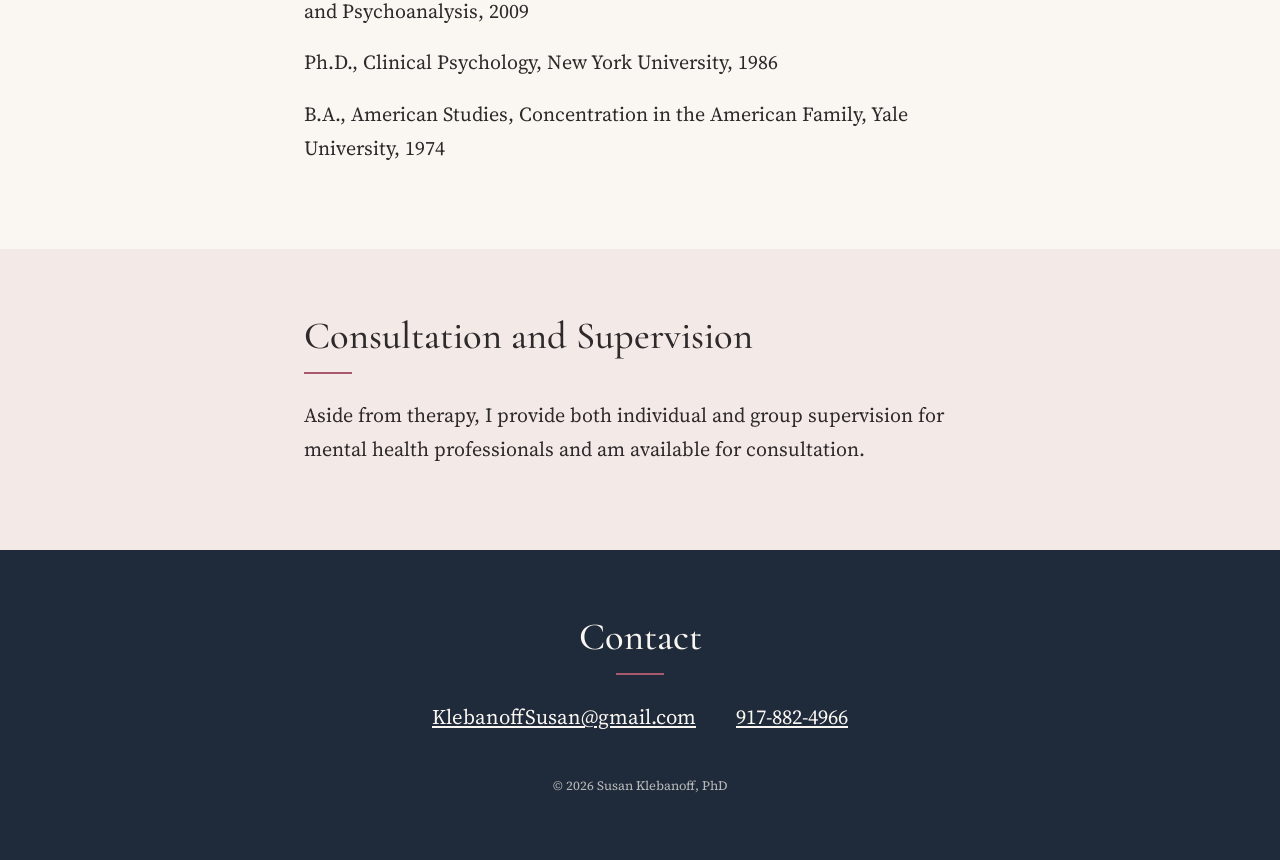
==== commit 5175509a: "Apply Susan's second round of feedback and swap photos Book series year is 2017; larger 'Psychologis" ====
--- a/index.html
+++ b/index.html
@@ -7,7 +7,7 @@
 <meta name="description" content="Susan Klebanoff, PhD, is a clinical psychologist and psychoanalyst in private practice in Greenwich Village, New York City, and remotely via Zoom.">
 <link rel="preconnect" href="https://fonts.googleapis.com">
 <link rel="preconnect" href="https://fonts.gstatic.com" crossorigin>
-<link href="https://fonts.googleapis.com/css2?family=Cormorant+Garamond:ital,wght@0,500;1,400&family=Source+Serif+4:ital,wght@0,400;0,600;1,400&display=swap" rel="stylesheet">
+<link href="https://fonts.googleapis.com/css2?family=Cormorant+Garamond:ital,wght@0,500;1,400;1,600&family=Source+Serif+4:ital,wght@0,400;0,600;1,400&display=swap" rel="stylesheet">
 <link rel="stylesheet" href="style.css">
 </head>
 <body>
@@ -48,7 +48,7 @@
   <p>I believe therapy must provide a safe-enough holding environment for patients to explore their vulnerabilities. As singer/songwriter Leonard Cohen has written:</p>
 </section>
 
-<section class="quote beach">
+<section class="quote blossom">
   <blockquote>
     &ldquo;there is a crack, a crack in everything, that’s how the light gets in&rdquo;
     <cite>Leonard Cohen, &ldquo;Anthem&rdquo;</cite>
@@ -69,15 +69,15 @@
 <section id="writing">
   <h2>Writing</h2>
   <p>I have published and presented on a variety of topics including: Intergenerational transmission of trauma, immigration, eating disorders, family estrangement, adult sibling issues, creativity and unwelcomeness.</p>
-  <p>I am co-editor with Heather Ferguson of the forthcoming book, <i>Revisiting Ferenczi&rsquo;s Unwelcome Child in Turbulent Times</i> (Routledge, 2027). I am also co-editor, with Adrienne Harris and Margery Kalb, of the two-book series: <i>Ghosts in the Consulting Room: Echoes of Trauma in Psychoanalysis</i> and <i>Demons in the Consulting Room: Echoes of Genocide, Slavery and Extreme Trauma in Psychoanalytic Practice</i> (Routledge, 2016). Earlier in my career, I was co-author with Ellen Luborsky of <i>Ups and Downs: How to Beat the Blues and Teen Depression</i> (Price, Stern, Sloan, 1999).</p>
+  <p>I am co-editor with Heather Ferguson of the forthcoming book, <i>Revisiting Ferenczi&rsquo;s Unwelcome Child in Turbulent Times</i> (Routledge, 2027). I am also co-editor, with Adrienne Harris and Margery Kalb, of the two-book series: <i>Ghosts in the Consulting Room: Echoes of Trauma in Psychoanalysis</i> and <i>Demons in the Consulting Room: Echoes of Genocide, Slavery and Extreme Trauma in Psychoanalytic Practice</i> (Routledge, 2017). Earlier in my career, I was co-author with Ellen Luborsky of <i>Ups and Downs: How to Beat the Blues and Teen Depression</i> (Price, Stern, Sloan, 1999).</p>
   <p><a href="publications.html">Presentations and publications &rarr;</a></p>
 </section>
 
-<!-- ponytail: still hotlinked from Unsplash; save into assets/ once Susan confirms this photo -->
-<img class="band" src="https://images.unsplash.com/photo-1714046802606-9e96f797e866?w=2000&q=80&auto=format&fit=crop" alt="Cherry trees in bloom in Central Park, with Central Park West behind" loading="lazy">
+<!-- Starlite Collection photo; digital rights purchased for this site (Nov 2026) -->
+<img class="band" src="assets/blossoms-skyline.jpg" alt="Sun through cherry blossoms over the East River, with the Manhattan skyline behind" loading="lazy">
 
 <section id="experience">
-  <h2>Experience and Education</h2>
+  <h2>Education and Experience</h2>
   <p>I am on faculty at the Stephen Mitchell Relational Study Center, where I have served as a supervisor and mentor. I have also supervised interns at NYU Postdoctoral Center for Psychotherapy and Psychoanalysis and National Institute for the Psychotherapies (NIP).</p>
   <p>Before starting my private practice, I worked on an inpatient unit at Long Island Jewish Hospital (Hillside).</p>
   <p>I also trained at Eating Disorder Resource Center, one of the first outpatient centers in NYC to focus exclusively on the treatment of eating disorders. Before pursuing my PhD in Clinical Psychology at NYU, and training at NYU Postdoctoral Program in Psychotherapy and Psychoanalysis, I worked as a copy editor and free lance writer.</p>
--- a/style.css
+++ b/style.css
@@ -36,12 +36,15 @@
 }
 
 /* Hero */
-.hero img, .band { width: 100%; height: 60vh; min-height: 260px; object-fit: cover; }
-.hero img { object-position: center 88%; } /* crop low so both paths show */
-.band { height: 45vh; }
+.hero img, .band { width: 100%; min-height: 260px; object-fit: cover; }
+/* Height follows width so the blossoms and the arch both fit; the crop is centred on them,
+   trimming sky at the top and road at the bottom. */
+.hero img { height: clamp(45vh, 44.5vw, 78vh); object-position: center 38%; }
+/* Same height rule as the hero; crop keeps the blossoms, sun and skyline, trimming the walkway */
+.band { height: clamp(45vh, 44.5vw, 78vh); object-position: center 20%; }
 .hero div { text-align: center; padding: 2.5rem 1.5rem 1rem; }
 h1 { font: 500 clamp(2.4rem, 6vw, 3.6rem)/1.1 var(--display); margin: 0; }
-.hero p { margin: .6rem 0 0; color: var(--rose); letter-spacing: .25em; text-transform: uppercase; font-size: .85rem; }
+.hero p { margin: .6rem 0 0; color: var(--rose); letter-spacing: .25em; text-transform: uppercase; font-size: 1.15rem; }
 
 /* Sections */
 section { padding: 4rem 1.5rem; }
@@ -63,13 +66,17 @@
   margin-top: 3rem; margin-bottom: 3rem; padding: 0; text-align: center;
   font: italic 400 clamp(1.7rem, 4.5vw, 2.4rem)/1.35 var(--display);
 }
-blockquote cite { display: block; margin-top: 1rem; font: 400 .9rem var(--body); color: var(--rose); letter-spacing: .08em; }
+blockquote cite { display: block; margin-top: 1rem; font: 400 1.05rem var(--body); color: var(--rose); letter-spacing: .08em; }
 section.quote { background: var(--blush); padding: 1.5rem; }
-/* Beach photo behind the quote, softened so the text stays readable */
-section.quote.beach {
-  background: linear-gradient(rgba(250,246,241,.6), rgba(250,246,241,.6)), url(assets/beach.jpg) center 60% / cover;
+/* Blossom photo (D) behind the quote, softened so the text stays readable.
+   ponytail: hotlinked from Unsplash like the band photo; save into assets/ before launch */
+section.quote.blossom {
+  background: linear-gradient(rgba(250,246,241,.72), rgba(250,246,241,.72)),
+    url(https://images.unsplash.com/photo-1648890242595-003d8048ab94?w=2000&q=80&auto=format&fit=crop) center / cover;
   padding: 5rem 1.5rem;
 }
+.blossom blockquote { font-weight: 600; }
+.blossom cite { color: var(--ink); }
 
 /* Publications list */
 .pubs { list-style: none; padding: 0; }
